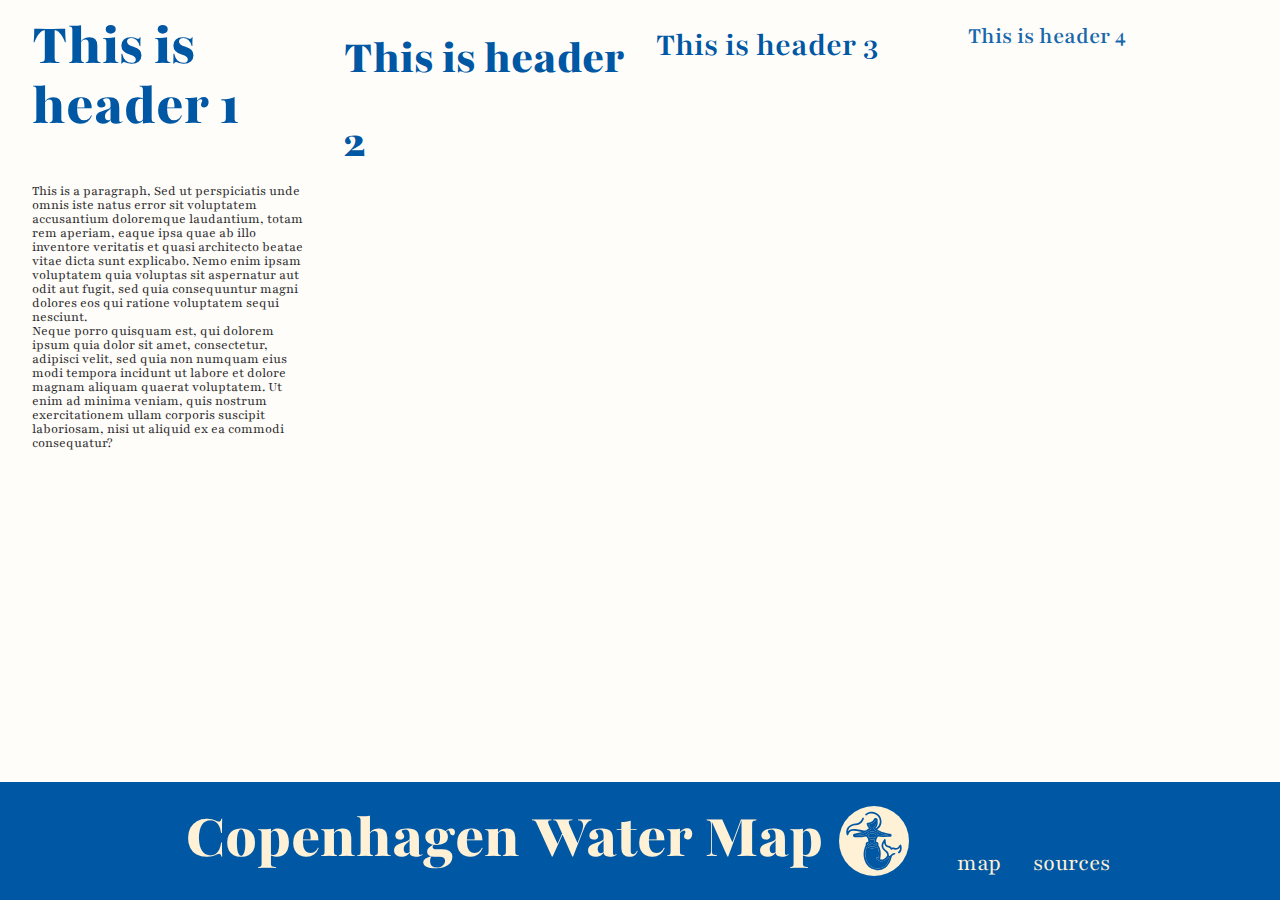
==== index.html @ 4851350f "Styling, Nav, Cleanup" ====
<!-- Snacks for later
- srcset=""  -->


<!DOCTYPE html>
<html lang="en">
    <head>
        <meta charset="utf-8">
        <meta name="viewport" content="width=device-width, initial-scale=1">
        
        <!-- CPH Summer Water Network -->
        <title></title> 
        
        <!-- Font linking... -->
        <link rel="preconnect" href="https://fonts.googleapis.com">
        <link rel="preconnect" href="https://fonts.gstatic.com" crossorigin>
        <link href="https://fonts.googleapis.com/css2?family=Playfair+Display:ital,wght@0,400..900;1,400..900&family=Playfair:ital,opsz,wght@0,5..1200,300..900;1,5..1200,300..900&display=swap" rel="stylesheet">    
       
        <!-- Linking to our style sheet and the bootsrap css styles -->
        <link rel="stylesheet" href="css/style.css">
        <link rel="stylesheet" href="css/flexboxgrid.css">

        <!-- For if we need a lot of javascript -->
        <script src="js/scripts.js"></script>
        </head>

    <body>
        <header>
            <h1 class="mobile-only my-title"> Copenhagen Water Map</h1>
            <nav>
                <ul class="flexin">
                    <a class="desktop-only my-title">Copenhagen Water Map <img src="images/logo_mermaid2.svg" alt="An illustration of a mermaid"> </a>
                    <a href="pages/map.html"><li ">map</li></a>
                    <a class="mobile-only">  <img src="images/logo_mermaid2.svg" alt="An illustration of a mermaid"></a>
                    <a href="#my-footer"><li >sources</li></a>
                </ul>
            </nav>
        </header>

        <div class="container-fluid">
            <section class="row">
                <!-- A TESTER/ a Preview -->
                    <h1 class="col-xs-12 col-sm-6 col-md-3">This is header 1</h1>
                    <h2 class="col-xs-12 col-sm-6 col-md-3">This is header 2</h2>
                    <h3 class="col-xs-12 col-sm-6 col-md-3">This is header 3</h3>
                    <h4 class="col-xs-12 col-sm-6 col-md-3">This is header 4</h4>

                    <p class="col-xs-12 col-sm-6 col-md-3"> 
                        This is a paragraph, 
                        Sed ut perspiciatis unde omnis iste natus error sit voluptatem accusantium doloremque 
                        laudantium, totam rem aperiam, eaque ipsa quae ab illo inventore veritatis et quasi architecto 
                        beatae vitae dicta sunt explicabo. Nemo enim ipsam voluptatem quia voluptas sit aspernatur 
                        aut odit aut fugit, sed quia consequuntur magni dolores eos qui ratione voluptatem sequi nesciunt. 
                        <br>
                        Neque porro quisquam est, qui dolorem ipsum quia dolor sit amet, consectetur, adipisci velit, 
                        sed quia non numquam eius modi tempora incidunt ut labore et dolore magnam aliquam quaerat voluptatem. 
                        Ut enim ad minima veniam, quis nostrum exercitationem ullam corporis suscipit 
                        laboriosam, nisi ut aliquid ex ea commodi consequatur?
                    </p>
            </section>

            <section class="row">
                
            </section>

            <section class="row">
                
            </section>

        </div>
        <footer id="my-footer">
            <div class="container-fluid">
                <div class="row">
                    
                </div>
            </div>

        </footer>
    </body>
</html>



<!-- THE GRAVEYARD

<img class="fishy" src="images/hov-tail.svg" alt="a little whale tail that appears on hover"> 

-->
---- css/style.css ----
/*RESET*/
html, body, div, span, applet, object, iframe,
h1, h2, h3, h4, h5, h6, p, blockquote, pre,
a, abbr, acronym, address, big, cite, code,
del, dfn, em, img, ins, kbd, q, s, samp,
small, strike, strong, sub, sup, tt, var,
b, u, i, center,
dl, dt, dd, ol, ul, li,
fieldset, form, label, legend,
table, caption, tbody, tfoot, thead, tr, th, td,
article, aside, canvas, details, embed,
figure, figcaption, footer, header, hgroup,
menu, nav, output, ruby, section, summary,
time, mark, audio, video {
    margin: 0;
    padding: 0;
    border: 0;
    font-size: 100%;
    font: inherit;
    vertical-align: baseline;
}
/*AUTOFILL RESET*/
input:-webkit-autofill,
input:-webkit-autofill:hover,
input:-webkit-autofill:focus,
textarea:-webkit-autofill,
textarea:-webkit-autofill:hover,
textarea:-webkit-autofill:focus,
select:-webkit-autofill,
select:-webkit-autofill:hover,
select:-webkit-autofill:focus {
  border: none;
  -webkit-text-fill-color: var(--color-accent);
  -webkit-box-shadow: 0 0 0px 1000px var(--color-main) inset;
  transition: background-color 5000s ease-in-out 0s;
}
/* HTML5 display-role reset for older browsers */
article, aside, details, figcaption, figure,
footer, header, hgroup, menu, nav, section {
    display: block;
}
body {
    line-height: 1;
}
ol, ul {
    list-style: none;
}
blockquote, q {
    quotes: none;
}
blockquote:before, blockquote:after,
q:before, q:after {
    content: '';
    content: none;
}
table {
    border-collapse: collapse;
    border-spacing: 0;
}
/* ******   TYPOGRAPHY   ********________________________________________________________________ */

    /* probably wont need these but here anyway!  */
    .pf-body {
        font-family: "Playfair", serif;
        font-optical-sizing: auto;
        font-weight: 400;
        font-style: normal;
    }
    .pf-title{
        font-family: "Playfair Display", serif;
        font-optical-sizing: auto;
        font-weight: 700;
        font-style: normal;
    }

  
/* ******   VARIABLES   ********________________________________________________________________ */
    :root {
        --title-font: "Playfair Display", serif;
        --body-font: "Playfair", sans-serif;

        /* Use this for fontweight to make it bold! */
        --supa-bold: 900;
        --bolden: 700;
        --regular: 500;

        --col-back: #FFFDFA;
        --col-text: #292929;

        --col-prim: #0057A3;
        --col-sec: #FFF1D6;
        --col-accent: #C8102E;

        --hov-opac: 60%;

        /* change to something else?? */
        --col-link: cyan; 

    }

/* ******   MOBILE   ********________________________________________________________________ */
/* BASICS-------------------------------------------------*/
    .mobile-only{
        display: flex;
    }
    .desktop-only{
        display: none;
    }
    .flexin{
        display: flex;
    }
    .blockin{
        flex-direction: column;
    }

    #map {
        position: absolute;
        bottom: 0;
        right: 0;
        left: 0;
        font-family: Arial, Helvetica, sans-serif;
        font-size: 14px;
        color: #323232;
        z-index: -1;

        top: 70px;
      }


    html {
        background-color: var(--col-back);
        color: var(--col-text);
        font-family: var(--body-font);
        font-size: 16px;
        
    }
    body{
        margin: 0;
        padding: 0;
    }

    /* Hello! REM in font sizing means whatever the HTML is set to so 1rem= 14px and an em is based on the parent container
        https://www.digitalocean.com/community/tutorials/css-rem-vs-em-units */

        /* REM REF- 
        10px = 0.625rem
        12px = 0.75rem
        14px = 0.875rem
        16px = 1rem (base)
        18px = 1.125rem
        20px = 1.25rem
        24px = 1.5rem
        30px = 1.875rem
        32px = 2rem */

    a {
        color: var(--col-link);
    }

    h1, h2, h3, h4{
        color: var(--col-prim);
    }

    h1, h2{
        font-weight: var(--supa-bold);
    }

    p{
        font-size: 1rem;
    }
    
    h2, h3, h4{
        font-size: 1.5rem;
        line-height: 175%;
    }

    h1{
        font-size: 1.8rem;
    }

    h3{
        font-weight: var(--bolden);
    }
    h4{
        font-weight: 600;
        opacity: 90%;
    }
    section{
        /* If you put 2 values it is top/bottom, left/right (see below). If you put 4 values it means top, left, bottom, right.  */
        margin: 1rem 0;
    }

/* HEADER/ NAV-------------------------------------------------*/
/* If you dont like colours we can change- this is just a temporary setup! */
    nav, a{
        text-decoration: none;
        color: var(--col-sec);

        /* add this back in when responsive glitch is resolved-- */
        /* font-weight: var(--supa-bold); */

        font-size: 1.5rem;
    }
    nav{
        background-color: var(--col-prim);
        overflow: hidden;
        position: fixed;
        bottom: 0;
        width: 100%;
        margin-left: auto;
        margin-right: auto;
        padding: .5rem;
    }
    nav a img{
        padding: .2rem;
        width: 100px;
    }

    .my-title{
        font-weight: var(--supa-bold);

        font-size: 2rem;
        justify-content: center;
        padding: 1rem;
        

    }
    nav ul{
        align-items: end;
        justify-content: center;
    }
    nav li:hover{
        opacity: var(--hov-opac);
    }



/* HOMEPAGE+-------------------------------------------------*/

    /* HERO+-------------------------------------------------*/



/* ABOUT-------------------------------------------------*/


/* MAP-------------------------------------------------*/



/* STORYLINE-------------------------------------------------*/



/* FOOTER-------------------------------------------------*/



/* ******   TAB AND DESKTOP  ********________________________________________________________________ */
@media only screen and (min-width: 768px) {
    .mobile-only{
        display: none;
    }
    .desktop-only{
        display: flex;
    }
/* BASICS-------------------------------------------------*/
    h1{
        font-size: 3.75rem;
    }
    h2{
        font-size: 3rem;
    }

    h3{
        font-size: 2.125rem;
    }

    h4{
        font-size: 1.5rem;

    }


/* HEADER-------------------------------------------------*/
    .my-title{
        font-size: 2.75rem;
        
    }
    nav a img{
        width: 50px;
        padding: 0 1rem;
    }
    nav a{
        padding: 1rem;
        font-size: 1.5rem;
    }


/* HOMEPAGE+-------------------------------------------------*/

    /* HERO+-------------------------------------------------*/



/* ABOUT-------------------------------------------------*/


/* MAP-------------------------------------------------*/
    #map{
        top: 0px;
    }


/* STORYLINE-------------------------------------------------*/



/* FOOTER-------------------------------------------------*/


}


/* ******   DESKTOP ONLY  ********________________________________________________________________ */
@media only screen and (min-width: 992px) {
/* BASICS-------------------------------------------------*/

p{
    /* REM REF- 
    10px = 0.625rem
    12px = 0.75rem
    14px = 0.875rem
    16px = 1rem (base)
    18px = 1.125rem
    20px = 1.25rem
    24px = 1.5rem
    30px = 1.875rem
    32px = 2rem */

    font-size: 0.875rem;
}

/* HEADER-------------------------------------------------*/
/* mermaid logo spacing */
    nav a img{
        width: 70px;
    }
    .my-title{
        font-size: 4rem;
        
    }
    


/* HOMEPAGE+-------------------------------------------------*/

    /* HERO+-------------------------------------------------*/



/* ABOUT-------------------------------------------------*/


/* MAP-------------------------------------------------*/



/* STORYLINE-------------------------------------------------*/



/* FOOTER-------------------------------------------------*/





}




/* THE GRAVEYARD 


.homebutton{
    text-align: center;
} 


*/
---- css/flexboxgrid.css ----
/* Uncomment and set these variables to customize the grid. */

.container-fluid {
  margin-right: auto;
  margin-left: auto;
  padding-right: 1rem;
  padding-left: 1rem;
}

@media (min-width:768px) {
  .container-fluid {
    padding-right: 2rem;
    padding-left: 2rem;
  }
}

.row {
  box-sizing: border-box;
  display: -ms-flexbox;
  display: -webkit-box;
  display: flex;
  -ms-flex: 0 1 auto;
  -webkit-box-flex: 0;
  flex: 0 1 auto;
  -ms-flex-direction: row;
  -webkit-box-orient: horizontal;
  -webkit-box-direction: normal;
  flex-direction: row;
  -ms-flex-wrap: wrap;
  flex-wrap: wrap;
  margin-right: -1rem;
  margin-left: -1rem;
}

.row.reverse {
  -ms-flex-direction: row-reverse;
  -webkit-box-orient: horizontal;
  -webkit-box-direction: reverse;
  flex-direction: row-reverse;
}

.col.reverse {
  -ms-flex-direction: column-reverse;
  -webkit-box-orient: vertical;
  -webkit-box-direction: reverse;
  flex-direction: column-reverse;
}

.col-xs,
.col-xs-1,
.col-xs-2,
.col-xs-3,
.col-xs-4,
.col-xs-5,
.col-xs-6,
.col-xs-7,
.col-xs-8,
.col-xs-9,
.col-xs-10,
.col-xs-11,
.col-xs-12 {
  box-sizing: border-box;
  -ms-flex: 0 0 auto;
  -webkit-box-flex: 0;
  flex: 0 0 auto;
  padding-right: 0.5rem;
  padding-left: 0.5rem;
}

.col-xs {
  -webkit-flex-grow: 1;
  -ms-flex-positive: 1;
  -webkit-box-flex: 1;
  flex-grow: 1;
  -ms-flex-preferred-size: 0;
  flex-basis: 0;
  max-width: 100%;
}

.col-xs-1 {
  -ms-flex-preferred-size: 8.333%;
  flex-basis: 8.333%;
  max-width: 8.333%;
}

.col-xs-2 {
  -ms-flex-preferred-size: 16.667%;
  flex-basis: 16.667%;
  max-width: 16.667%;
}

.col-xs-3 {
  -ms-flex-preferred-size: 25%;
  flex-basis: 25%;
  max-width: 25%;
}

.col-xs-4 {
  -ms-flex-preferred-size: 33.333%;
  flex-basis: 33.333%;
  max-width: 33.333%;
}

.col-xs-5 {
  -ms-flex-preferred-size: 41.667%;
  flex-basis: 41.667%;
  max-width: 41.667%;
}

.col-xs-6 {
  -ms-flex-preferred-size: 50%;
  flex-basis: 50%;
  max-width: 50%;
}

.col-xs-7 {
  -ms-flex-preferred-size: 58.333%;
  flex-basis: 58.333%;
  max-width: 58.333%;
}

.col-xs-8 {
  -ms-flex-preferred-size: 66.667%;
  flex-basis: 66.667%;
  max-width: 66.667%;
}

.col-xs-9 {
  -ms-flex-preferred-size: 75%;
  flex-basis: 75%;
  max-width: 75%;
}

.col-xs-10 {
  -ms-flex-preferred-size: 83.333%;
  flex-basis: 83.333%;
  max-width: 83.333%;
}

.col-xs-11 {
  -ms-flex-preferred-size: 91.667%;
  flex-basis: 91.667%;
  max-width: 91.667%;
}

.col-xs-12 {
  -ms-flex-preferred-size: 100%;
  flex-basis: 100%;
  max-width: 100%;
}

.col-xs-offset-1 {
  margin-left: 8.333%;
}

.col-xs-offset-2 {
  margin-left: 16.667%;
}

.col-xs-offset-3 {
  margin-left: 25%;
}

.col-xs-offset-4 {
  margin-left: 33.333%;
}

.col-xs-offset-5 {
  margin-left: 41.667%;
}

.col-xs-offset-6 {
  margin-left: 50%;
}

.col-xs-offset-7 {
  margin-left: 58.333%;
}

.col-xs-offset-8 {
  margin-left: 66.667%;
}

.col-xs-offset-9 {
  margin-left: 75%;
}

.col-xs-offset-10 {
  margin-left: 83.333%;
}

.col-xs-offset-11 {
  margin-left: 91.667%;
}

.start-xs {
  -ms-flex-pack: start;
  -webkit-box-pack: start;
  justify-content: flex-start;
  text-align: start;
}

.center-xs {
  -ms-flex-pack: center;
  -webkit-box-pack: center;
  justify-content: center;
  text-align: center;
}

.end-xs {
  -ms-flex-pack: end;
  -webkit-box-pack: end;
  justify-content: flex-end;
  text-align: end;
}

.top-xs {
  -ms-flex-align: start;
  -webkit-box-align: start;
  align-items: flex-start;
}

.middle-xs {
  -ms-flex-align: center;
  -webkit-box-align: center;
  align-items: center;
}

.bottom-xs {
  -ms-flex-align: end;
  -webkit-box-align: end;
  align-items: flex-end;
}

.around-xs {
  -ms-flex-pack: distribute;
  justify-content: space-around;
}

.between-xs {
  -ms-flex-pack: justify;
  -webkit-box-pack: justify;
  justify-content: space-between;
}

.first-xs {
  -ms-flex-order: -1;
  -webkit-box-ordinal-group: 0;
  order: -1;
}

.last-xs {
  -ms-flex-order: 1;
  -webkit-box-ordinal-group: 2;
  order: 1;
}

@media only screen and (min-width: 48em) {
  .container {
    width: 46rem;
  }

  .col-sm,
  .col-sm-1,
  .col-sm-2,
  .col-sm-3,
  .col-sm-4,
  .col-sm-5,
  .col-sm-6,
  .col-sm-7,
  .col-sm-8,
  .col-sm-9,
  .col-sm-10,
  .col-sm-11,
  .col-sm-12 {
    box-sizing: border-box;
    -ms-flex: 0 0 auto;
    -webkit-box-flex: 0;
    flex: 0 0 auto;
    padding-right: 1rem;
    padding-left: 1rem;
  }

  .col-sm {
    -webkit-flex-grow: 1;
    -ms-flex-positive: 1;
    -webkit-box-flex: 1;
    flex-grow: 1;
    -ms-flex-preferred-size: 0;
    flex-basis: 0;
    max-width: 100%;
  }

  .col-sm-1 {
    -ms-flex-preferred-size: 8.333%;
    flex-basis: 8.333%;
    max-width: 8.333%;
  }

  .col-sm-2 {
    -ms-flex-preferred-size: 16.667%;
    flex-basis: 16.667%;
    max-width: 16.667%;
  }

  .col-sm-3 {
    -ms-flex-preferred-size: 25%;
    flex-basis: 25%;
    max-width: 25%;
  }

  .col-sm-4 {
    -ms-flex-preferred-size: 33.333%;
    flex-basis: 33.333%;
    max-width: 33.333%;
  }

  .col-sm-5 {
    -ms-flex-preferred-size: 41.667%;
    flex-basis: 41.667%;
    max-width: 41.667%;
  }

  .col-sm-6 {
    -ms-flex-preferred-size: 50%;
    flex-basis: 50%;
    max-width: 50%;
  }

  .col-sm-7 {
    -ms-flex-preferred-size: 58.333%;
    flex-basis: 58.333%;
    max-width: 58.333%;
  }

  .col-sm-8 {
    -ms-flex-preferred-size: 66.667%;
    flex-basis: 66.667%;
    max-width: 66.667%;
  }

  .col-sm-9 {
    -ms-flex-preferred-size: 75%;
    flex-basis: 75%;
    max-width: 75%;
  }

  .col-sm-10 {
    -ms-flex-preferred-size: 83.333%;
    flex-basis: 83.333%;
    max-width: 83.333%;
  }

  .col-sm-11 {
    -ms-flex-preferred-size: 91.667%;
    flex-basis: 91.667%;
    max-width: 91.667%;
  }

  .col-sm-12 {
    -ms-flex-preferred-size: 100%;
    flex-basis: 100%;
    max-width: 100%;
  }

  .col-sm-offset-1 {
    margin-left: 8.333%;
  }

  .col-sm-offset-2 {
    margin-left: 16.667%;
  }

  .col-sm-offset-3 {
    margin-left: 25%;
  }

  .col-sm-offset-4 {
    margin-left: 33.333%;
  }

  .col-sm-offset-5 {
    margin-left: 41.667%;
  }

  .col-sm-offset-6 {
    margin-left: 50%;
  }

  .col-sm-offset-7 {
    margin-left: 58.333%;
  }

  .col-sm-offset-8 {
    margin-left: 66.667%;
  }

  .col-sm-offset-9 {
    margin-left: 75%;
  }

  .col-sm-offset-10 {
    margin-left: 83.333%;
  }

  .col-sm-offset-11 {
    margin-left: 91.667%;
  }

  .start-sm {
    -ms-flex-pack: start;
    -webkit-box-pack: start;
    justify-content: flex-start;
    text-align: start;
  }

  .center-sm {
    -ms-flex-pack: center;
    -webkit-box-pack: center;
    justify-content: center;
    text-align: center;
  }

  .end-sm {
    -ms-flex-pack: end;
    -webkit-box-pack: end;
    justify-content: flex-end;
    text-align: end;
  }

  .top-sm {
    -ms-flex-align: start;
    -webkit-box-align: start;
    align-items: flex-start;
  }

  .middle-sm {
    -ms-flex-align: center;
    -webkit-box-align: center;
    align-items: center;
  }

  .bottom-sm {
    -ms-flex-align: end;
    -webkit-box-align: end;
    align-items: flex-end;
  }

  .around-sm {
    -ms-flex-pack: distribute;
    justify-content: space-around;
  }

  .between-sm {
    -ms-flex-pack: justify;
    -webkit-box-pack: justify;
    justify-content: space-between;
  }

  .first-sm {
    -ms-flex-order: -1;
    -webkit-box-ordinal-group: 0;
    order: -1;
  }

  .last-sm {
    -ms-flex-order: 1;
    -webkit-box-ordinal-group: 2;
    order: 1;
  }
}

@media only screen and (min-width: 62em) {
  .container {
    width: 61rem;
  }

  .col-md,
  .col-md-1,
  .col-md-2,
  .col-md-3,
  .col-md-4,
  .col-md-5,
  .col-md-6,
  .col-md-7,
  .col-md-8,
  .col-md-9,
  .col-md-10,
  .col-md-11,
  .col-md-12 {
    box-sizing: border-box;
    -ms-flex: 0 0 auto;
    -webkit-box-flex: 0;
    flex: 0 0 auto;
    padding-right: 1rem;
    padding-left: 1rem;
  }

  .col-md {
    -webkit-flex-grow: 1;
    -ms-flex-positive: 1;
    -webkit-box-flex: 1;
    flex-grow: 1;
    -ms-flex-preferred-size: 0;
    flex-basis: 0;
    max-width: 100%;
  }

  .col-md-1 {
    -ms-flex-preferred-size: 8.333%;
    flex-basis: 8.333%;
    max-width: 8.333%;
  }

  .col-md-2 {
    -ms-flex-preferred-size: 16.667%;
    flex-basis: 16.667%;
    max-width: 16.667%;
  }

  .col-md-3 {
    -ms-flex-preferred-size: 25%;
    flex-basis: 25%;
    max-width: 25%;
  }

  .col-md-4 {
    -ms-flex-preferred-size: 33.333%;
    flex-basis: 33.333%;
    max-width: 33.333%;
  }

  .col-md-5 {
    -ms-flex-preferred-size: 41.667%;
    flex-basis: 41.667%;
    max-width: 41.667%;
  }

  .col-md-6 {
    -ms-flex-preferred-size: 50%;
    flex-basis: 50%;
    max-width: 50%;
  }

  .col-md-7 {
    -ms-flex-preferred-size: 58.333%;
    flex-basis: 58.333%;
    max-width: 58.333%;
  }

  .col-md-8 {
    -ms-flex-preferred-size: 66.667%;
    flex-basis: 66.667%;
    max-width: 66.667%;
  }

  .col-md-9 {
    -ms-flex-preferred-size: 75%;
    flex-basis: 75%;
    max-width: 75%;
  }

  .col-md-10 {
    -ms-flex-preferred-size: 83.333%;
    flex-basis: 83.333%;
    max-width: 83.333%;
  }

  .col-md-11 {
    -ms-flex-preferred-size: 91.667%;
    flex-basis: 91.667%;
    max-width: 91.667%;
  }

  .col-md-12 {
    -ms-flex-preferred-size: 100%;
    flex-basis: 100%;
    max-width: 100%;
  }

  .col-md-offset-1 {
    margin-left: 8.333%;
  }

  .col-md-offset-2 {
    margin-left: 16.667%;
  }

  .col-md-offset-3 {
    margin-left: 25%;
  }

  .col-md-offset-4 {
    margin-left: 33.333%;
  }

  .col-md-offset-5 {
    margin-left: 41.667%;
  }

  .col-md-offset-6 {
    margin-left: 50%;
  }

  .col-md-offset-7 {
    margin-left: 58.333%;
  }

  .col-md-offset-8 {
    margin-left: 66.667%;
  }

  .col-md-offset-9 {
    margin-left: 75%;
  }

  .col-md-offset-10 {
    margin-left: 83.333%;
  }

  .col-md-offset-11 {
    margin-left: 91.667%;
  }

  .start-md {
    -ms-flex-pack: start;
    -webkit-box-pack: start;
    justify-content: flex-start;
    text-align: start;
  }

  .center-md {
    -ms-flex-pack: center;
    -webkit-box-pack: center;
    justify-content: center;
    text-align: center;
  }

  .end-md {
    -ms-flex-pack: end;
    -webkit-box-pack: end;
    justify-content: flex-end;
    text-align: end;
  }

  .top-md {
    -ms-flex-align: start;
    -webkit-box-align: start;
    align-items: flex-start;
  }

  .middle-md {
    -ms-flex-align: center;
    -webkit-box-align: center;
    align-items: center;
  }

  .bottom-md {
    -ms-flex-align: end;
    -webkit-box-align: end;
    align-items: flex-end;
  }

  .around-md {
    -ms-flex-pack: distribute;
    justify-content: space-around;
  }

  .between-md {
    -ms-flex-pack: justify;
    -webkit-box-pack: justify;
    justify-content: space-between;
  }

  .first-md {
    -ms-flex-order: -1;
    -webkit-box-ordinal-group: 0;
    order: -1;
  }

  .last-md {
    -ms-flex-order: 1;
    -webkit-box-ordinal-group: 2;
    order: 1;
  }
}

@media only screen and (min-width: 75em) {
  .container {
    width: 71rem;
  }

  .col-lg,
  .col-lg-1,
  .col-lg-2,
  .col-lg-3,
  .col-lg-4,
  .col-lg-5,
  .col-lg-6,
  .col-lg-7,
  .col-lg-8,
  .col-lg-9,
  .col-lg-10,
  .col-lg-11,
  .col-lg-12 {
    box-sizing: border-box;
    -ms-flex: 0 0 auto;
    -webkit-box-flex: 0;
    flex: 0 0 auto;
    padding-right: 1rem;
    padding-left: 1rem;
  }

  .col-lg {
    -webkit-flex-grow: 1;
    -ms-flex-positive: 1;
    -webkit-box-flex: 1;
    flex-grow: 1;
    -ms-flex-preferred-size: 0;
    flex-basis: 0;
    max-width: 100%;
  }

  .col-lg-1 {
    -ms-flex-preferred-size: 8.333%;
    flex-basis: 8.333%;
    max-width: 8.333%;
  }

  .col-lg-2 {
    -ms-flex-preferred-size: 16.667%;
    flex-basis: 16.667%;
    max-width: 16.667%;
  }

  .col-lg-3 {
    -ms-flex-preferred-size: 25%;
    flex-basis: 25%;
    max-width: 25%;
  }

  .col-lg-4 {
    -ms-flex-preferred-size: 33.333%;
    flex-basis: 33.333%;
    max-width: 33.333%;
  }

  .col-lg-5 {
    -ms-flex-preferred-size: 41.667%;
    flex-basis: 41.667%;
    max-width: 41.667%;
  }

  .col-lg-6 {
    -ms-flex-preferred-size: 50%;
    flex-basis: 50%;
    max-width: 50%;
  }

  .col-lg-7 {
    -ms-flex-preferred-size: 58.333%;
    flex-basis: 58.333%;
    max-width: 58.333%;
  }

  .col-lg-8 {
    -ms-flex-preferred-size: 66.667%;
    flex-basis: 66.667%;
    max-width: 66.667%;
  }

  .col-lg-9 {
    -ms-flex-preferred-size: 75%;
    flex-basis: 75%;
    max-width: 75%;
  }

  .col-lg-10 {
    -ms-flex-preferred-size: 83.333%;
    flex-basis: 83.333%;
    max-width: 83.333%;
  }

  .col-lg-11 {
    -ms-flex-preferred-size: 91.667%;
    flex-basis: 91.667%;
    max-width: 91.667%;
  }

  .col-lg-12 {
    -ms-flex-preferred-size: 100%;
    flex-basis: 100%;
    max-width: 100%;
  }

  .col-lg-offset-1 {
    margin-left: 8.333%;
  }

  .col-lg-offset-2 {
    margin-left: 16.667%;
  }

  .col-lg-offset-3 {
    margin-left: 25%;
  }

  .col-lg-offset-4 {
    margin-left: 33.333%;
  }

  .col-lg-offset-5 {
    margin-left: 41.667%;
  }

  .col-lg-offset-6 {
    margin-left: 50%;
  }

  .col-lg-offset-7 {
    margin-left: 58.333%;
  }

  .col-lg-offset-8 {
    margin-left: 66.667%;
  }

  .col-lg-offset-9 {
    margin-left: 75%;
  }

  .col-lg-offset-10 {
    margin-left: 83.333%;
  }

  .col-lg-offset-11 {
    margin-left: 91.667%;
  }

  .start-lg {
    -ms-flex-pack: start;
    -webkit-box-pack: start;
    justify-content: flex-start;
    text-align: start;
  }

  .center-lg {
    -ms-flex-pack: center;
    -webkit-box-pack: center;
    justify-content: center;
    text-align: center;
  }

  .end-lg {
    -ms-flex-pack: end;
    -webkit-box-pack: end;
    justify-content: flex-end;
    text-align: end;
  }

  .top-lg {
    -ms-flex-align: start;
    -webkit-box-align: start;
    align-items: flex-start;
  }

  .middle-lg {
    -ms-flex-align: center;
    -webkit-box-align: center;
    align-items: center;
  }

  .bottom-lg {
    -ms-flex-align: end;
    -webkit-box-align: end;
    align-items: flex-end;
  }

  .around-lg {
    -ms-flex-pack: distribute;
    justify-content: space-around;
  }

  .between-lg {
    -ms-flex-pack: justify;
    -webkit-box-pack: justify;
    justify-content: space-between;
  }

  .first-lg {
    -ms-flex-order: -1;
    -webkit-box-ordinal-group: 0;
    order: -1;
  }

  .last-lg {
    -ms-flex-order: 1;
    -webkit-box-ordinal-group: 2;
    order: 1;
  }
}
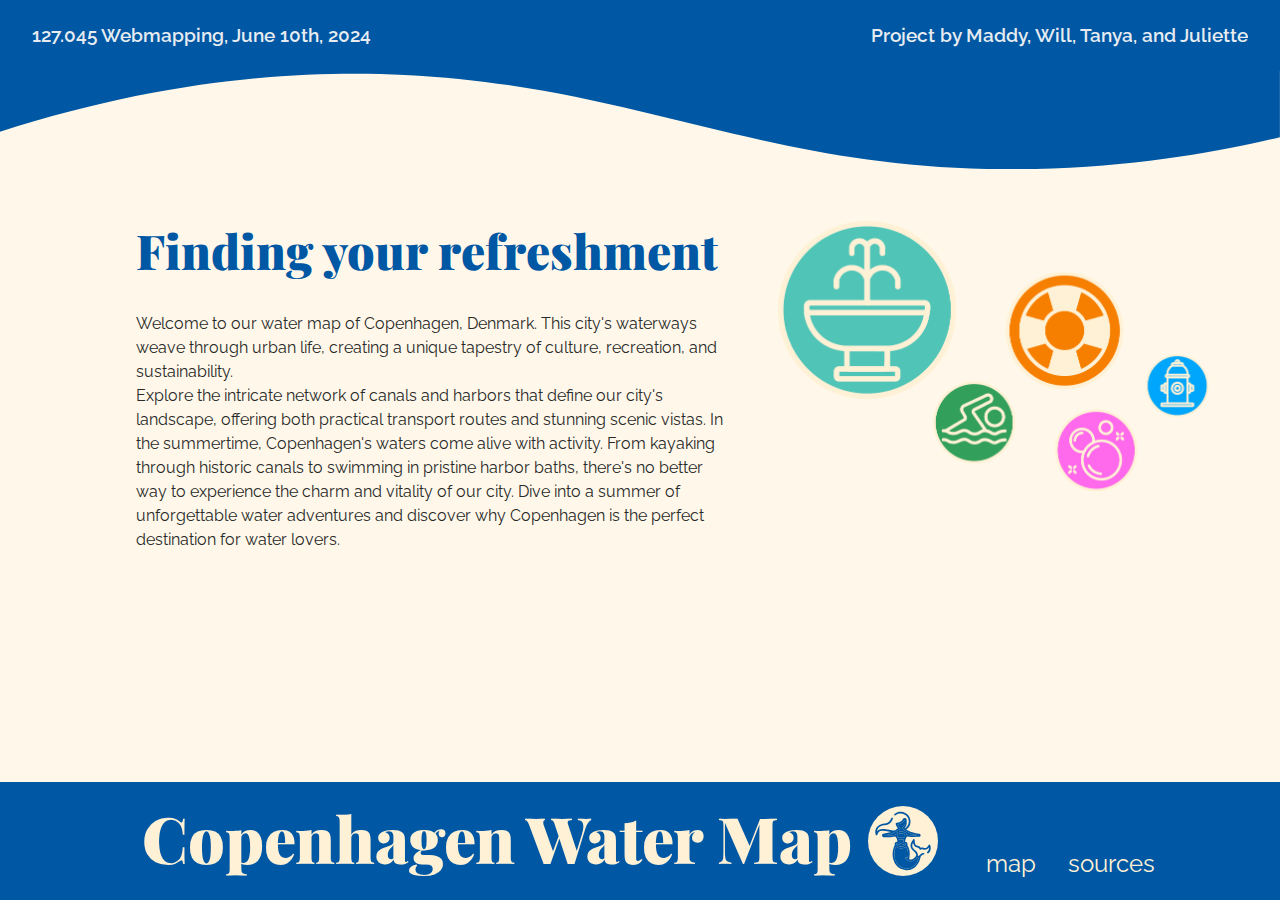
==== commit 87bdd2ec: "Added some basic homepage stuff :)" ====
--- a/index.html
+++ b/index.html
@@ -15,7 +15,9 @@
         <link rel="preconnect" href="https://fonts.googleapis.com">
         <link rel="preconnect" href="https://fonts.gstatic.com" crossorigin>
         <link href="https://fonts.googleapis.com/css2?family=Playfair+Display:ital,wght@0,400..900;1,400..900&family=Playfair:ital,opsz,wght@0,5..1200,300..900;1,5..1200,300..900&display=swap" rel="stylesheet">    
-       
+        <link rel="preconnect" href="https://fonts.googleapis.com">
+        <link rel="preconnect" href="https://fonts.gstatic.com" crossorigin>
+        <link href="https://fonts.googleapis.com/css2?family=Raleway:ital,wght@0,100..900;1,100..900&display=swap" rel="stylesheet">
         <!-- Linking to our style sheet and the bootsrap css styles -->
         <link rel="stylesheet" href="css/style.css">
         <link rel="stylesheet" href="css/flexboxgrid.css">
@@ -37,27 +39,42 @@
             </nav>
         </header>
 
+        <div class="blueback">
+            <div class="container-fluid">
+                <section class="row">
+
+                        <h4 class="col-xs-12 col-sm-6 t-on-blue ">127.045 Webmapping,   June 10th, 2024</h4>
+                        <!-- <h4 class="col-xs-6 col-md-3 start-xs t-on-blue ">June 10th, 2024</h4> -->
+                        <h4 class="col-xs-12 col-sm-6 start-xs end-sm t-on-blue ">Project by Maddy, Will, Tanya, and Juliette</h4>
+                 </section>
+            </div>
+        </div>
+
+        <svg id="Layer_1" xmlns="http://www.w3.org/2000/svg" viewBox="0 0 1221.08 93.75" preserveAspectRatio="xMidyMin">
+            <path class="cls-1" d="M0,58C165.54,4.72,298.04-.52,386.17,3.76c233.85,11.36,355.87,98.85,617.94,89.26,94.26-3.45,170.25-18.59,216.97-29.84V0H0v58Z"/>
+        </svg>
+
         <div class="container-fluid">
             <section class="row">
-                <!-- A TESTER/ a Preview -->
-                    <h1 class="col-xs-12 col-sm-6 col-md-3">This is header 1</h1>
-                    <h2 class="col-xs-12 col-sm-6 col-md-3">This is header 2</h2>
-                    <h3 class="col-xs-12 col-sm-6 col-md-3">This is header 3</h3>
-                    <h4 class="col-xs-12 col-sm-6 col-md-3">This is header 4</h4>
-
-                    <p class="col-xs-12 col-sm-6 col-md-3"> 
-                        This is a paragraph, 
-                        Sed ut perspiciatis unde omnis iste natus error sit voluptatem accusantium doloremque 
-                        laudantium, totam rem aperiam, eaque ipsa quae ab illo inventore veritatis et quasi architecto 
-                        beatae vitae dicta sunt explicabo. Nemo enim ipsam voluptatem quia voluptas sit aspernatur 
-                        aut odit aut fugit, sed quia consequuntur magni dolores eos qui ratione voluptatem sequi nesciunt. 
-                        <br>
-                        Neque porro quisquam est, qui dolorem ipsum quia dolor sit amet, consectetur, adipisci velit, 
-                        sed quia non numquam eius modi tempora incidunt ut labore et dolore magnam aliquam quaerat voluptatem. 
-                        Ut enim ad minima veniam, quis nostrum exercitationem ullam corporis suscipit 
-                        laboriosam, nisi ut aliquid ex ea commodi consequatur?
-                    </p>
+                <!-- I added these weird empty columns so that the title would sit where I wanted it to- Juliette -->
+                <div class="col-md-1 desktop-only"></div>
+                <div class="col-xs-10 col-sm-8 col-md-6"> 
+                    <h2>Finding your refreshment</h2>
+                    <p>Welcome to our water map of Copenhagen, Denmark. This city's waterways weave through urban life, 
+                        creating a unique tapestry of culture, recreation, and sustainability. <br>  
+                        Explore the intricate network of canals and harbors that define our city's landscape, 
+                        offering both practical transport routes and stunning scenic vistas. In the summertime, 
+                        Copenhagen's waters come alive with activity. From kayaking through historic canals to 
+                        swimming in pristine harbor baths, there's no better way to experience the charm and 
+                        vitality of our city. Dive into a summer of unforgettable water adventures and discover 
+                        why Copenhagen is the perfect destination for water lovers. </p>
+                </div>
+                <div class="col-md-5 col-sm-4 middle-sm desktop-only">
+                    <img class="my-hero-pic" src="images/my-hero-pic.png" srcset="images/my-hero-pic@2x.png" alt="Bubble icons of different water activities such as drinking fountains or swimming" >
+                </div>
             </section>
+        </div>
+                    
 
             <section class="row">
                 
@@ -67,7 +84,7 @@
                 
             </section>
 
-        </div>
+        
         <footer id="my-footer">
             <div class="container-fluid">
                 <div class="row">
--- a/css/style.css
+++ b/css/style.css
@@ -61,7 +61,7 @@
 
     /* probably wont need these but here anyway!  */
     .pf-body {
-        font-family: "Playfair", serif;
+        font-family: "Raleway", sans-serif;
         font-optical-sizing: auto;
         font-weight: 400;
         font-style: normal;
@@ -77,7 +77,7 @@
 /* ******   VARIABLES   ********________________________________________________________________ */
     :root {
         --title-font: "Playfair Display", serif;
-        --body-font: "Playfair", sans-serif;
+        --body-font: "Raleway", sans-serif;
 
         /* Use this for fontweight to make it bold! */
         --supa-bold: 900;
@@ -132,7 +132,7 @@
         color: var(--col-text);
         font-family: var(--body-font);
         font-size: 16px;
-        
+        background-color: #fff8ea;
     }
     body{
         margin: 0;
@@ -163,15 +163,17 @@
 
     h1, h2{
         font-weight: var(--supa-bold);
+        font-family: var(--title-font);
     }
 
     p{
         font-size: 1rem;
     }
     
-    h2, h3, h4{
-        font-size: 1.5rem;
+    h2, h3{
+        font-size: 1.8rem;
         line-height: 175%;
+        margin: 20px 0;
     }
 
     h1{
@@ -180,14 +182,31 @@
 
     h3{
         font-weight: var(--bolden);
+        font-family: var(--title-font);
     }
     h4{
         font-weight: 600;
         opacity: 90%;
+        font-family: var(--body-font);
+        font-size: 1.2rem;
+        
     }
     section{
         /* If you put 2 values it is top/bottom, left/right (see below). If you put 4 values it means top, left, bottom, right.  */
-        margin: 1rem 0;
+        padding: 1rem 0;
+    }
+
+    .cls-1{fill:var(--col-prim);stroke-width:0px;}
+    .blueback{
+        background-color: var(--col-prim);
+    }
+    .t-on-blue{
+        color: var(--col-back);
+        margin: 10px 0;
+    }
+    .my-hero-pic{
+        width: 100%;
+        height: fit-content;
     }
 
 /* HEADER/ NAV-------------------------------------------------*/
@@ -218,7 +237,7 @@
 
     .my-title{
         font-weight: var(--supa-bold);
-
+        font-family: var(--title-font);
         font-size: 2rem;
         justify-content: center;
         padding: 1rem;
@@ -253,7 +272,9 @@
 
 
 /* FOOTER-------------------------------------------------*/
-
+footer{ 
+    height: 200px;
+}
 
 
 /* ******   TAB AND DESKTOP  ********________________________________________________________________ */
@@ -276,10 +297,6 @@
         font-size: 2.125rem;
     }
 
-    h4{
-        font-size: 1.5rem;
-
-    }
 
 
 /* HEADER-------------------------------------------------*/
@@ -338,7 +355,8 @@
     30px = 1.875rem
     32px = 2rem */
 
-    font-size: 0.875rem;
+    font-size: 1rem;
+    line-height: 150%;
 }
 
 /* HEADER-------------------------------------------------*/
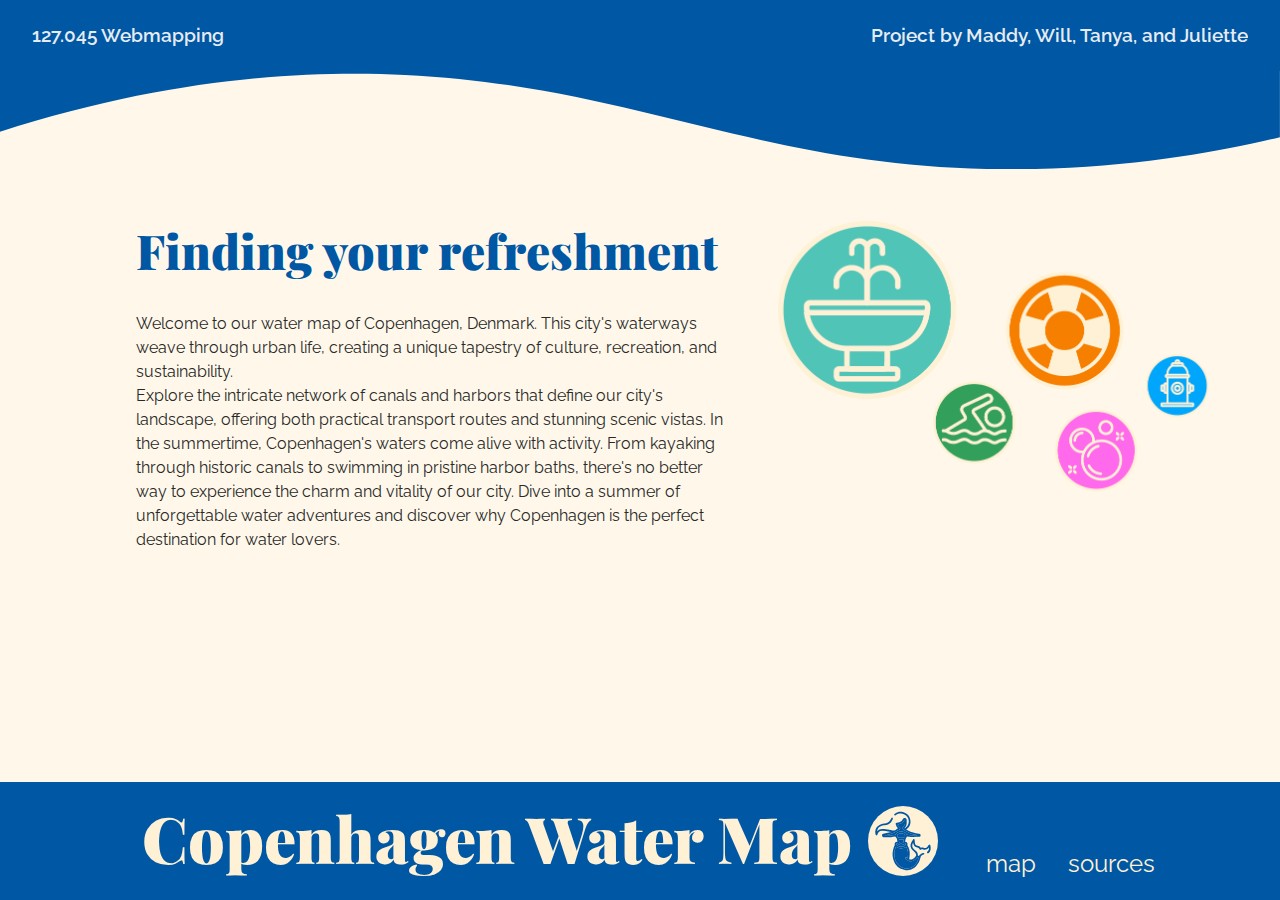
==== commit e5dd0812: "delete data" ====
--- a/index.html
+++ b/index.html
@@ -43,7 +43,7 @@
             <div class="container-fluid">
                 <section class="row">
 
-                        <h4 class="col-xs-12 col-sm-6 t-on-blue ">127.045 Webmapping,   June 10th, 2024</h4>
+                        <h4 class="col-xs-12 col-sm-6 t-on-blue ">127.045 Webmapping</h4>
                         <!-- <h4 class="col-xs-6 col-md-3 start-xs t-on-blue ">June 10th, 2024</h4> -->
                         <h4 class="col-xs-12 col-sm-6 start-xs end-sm t-on-blue ">Project by Maddy, Will, Tanya, and Juliette</h4>
                  </section>
@@ -70,6 +70,7 @@
                         why Copenhagen is the perfect destination for water lovers. </p>
                 </div>
                 <div class="col-md-5 col-sm-4 middle-sm desktop-only">
+                    <!-- change these to our svgs to make them clickable -->
                     <img class="my-hero-pic" src="images/my-hero-pic.png" srcset="images/my-hero-pic@2x.png" alt="Bubble icons of different water activities such as drinking fountains or swimming" >
                 </div>
             </section>
--- a/css/style.css
+++ b/css/style.css
@@ -115,7 +115,7 @@
 
     #map {
         position: absolute;
-        bottom: 0;
+        bottom: 118px;
         right: 0;
         left: 0;
         font-family: Arial, Helvetica, sans-serif;
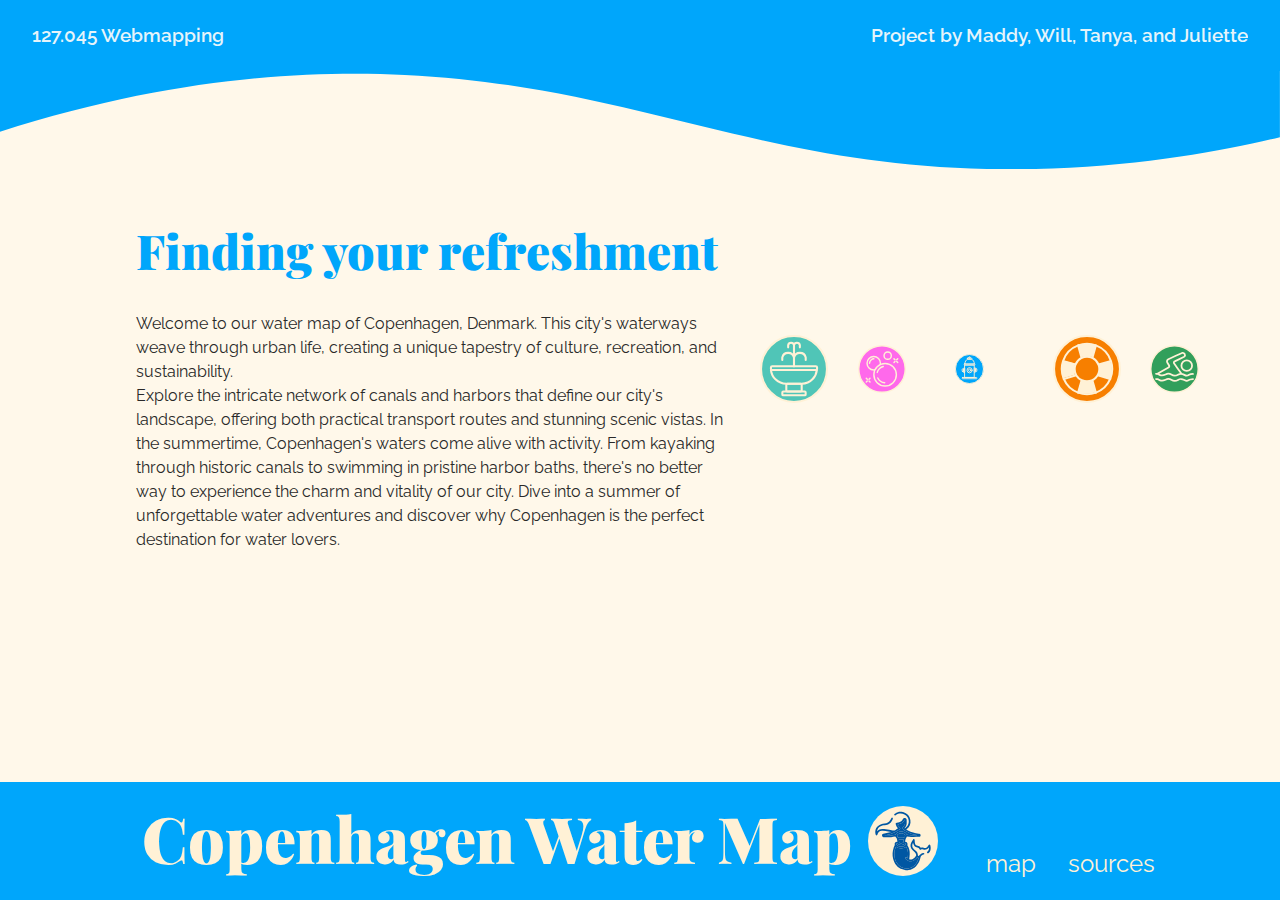
==== commit 40483d4e: "add maddys styles" ====
--- a/index.html
+++ b/index.html
@@ -71,7 +71,21 @@
                 </div>
                 <div class="col-md-5 col-sm-4 middle-sm desktop-only">
                     <!-- change these to our svgs to make them clickable -->
-                    <img class="my-hero-pic" src="images/my-hero-pic.png" srcset="images/my-hero-pic@2x.png" alt="Bubble icons of different water activities such as drinking fountains or swimming" >
+                    <div class="flip-container">
+                        <img class="flipping-item fountain" src="images/fountain.svg"  alt="fountain-clickable" ></img>
+                    </div>
+                    <div class="flip-container">
+                        <img class="flipping-item bath" src="images/bath.svg"  alt="fountain-clickable" ></img>
+                    </div>
+                    <div class="flip-container">
+                        <img class="flipping-item hydrant" src="images/hydrant.svg"  alt="fountain-clickable" ></img>
+                    </div>
+                    <div class="flip-container">
+                        <img class="flipping-item pool" src="images/pool.svg"  alt="fountain-clickable" ></img>
+                    </div>
+                    <div class="flip-container">
+                        <img class="flipping-item swim" src="images/swim.svg"  alt="fountain-clickable" ></img>
+                    </div>
                 </div>
             </section>
         </div>
--- a/css/style.css
+++ b/css/style.css
@@ -87,7 +87,7 @@
         --col-back: #FFFDFA;
         --col-text: #292929;
 
-        --col-prim: #0057A3;
+        --col-prim: #00A6FB;
         --col-sec: #FFF1D6;
         --col-accent: #C8102E;
 
@@ -204,10 +204,49 @@
         color: var(--col-back);
         margin: 10px 0;
     }
-    .my-hero-pic{
-        width: 100%;
+
+    .flip-container{
+        perspective: 1000px;
+        width: fit-content;
+        display: inline-block;
+    }
+
+    .flipping-item{
+        transition: transform 0.5s;
+        transform-style: preserve-3d;
+    }
+
+    .flip-container:hover .flipping-item{
+        transform: rotateY(180deg);
+    }
+
+    .fountain{
+        width: 70%;
         height: fit-content;
     }
+
+    .bath{
+        width: 50%;
+        height: fit-content;
+    }
+
+    .hydrant{
+        width: 30%;
+        height: fit-content;
+    }
+
+    .pool{
+        width:70%;
+    }
+
+    .swim{
+        width: 50%;
+    
+    }
+
+
+
+
 
 /* HEADER/ NAV-------------------------------------------------*/
 /* If you dont like colours we can change- this is just a temporary setup! */
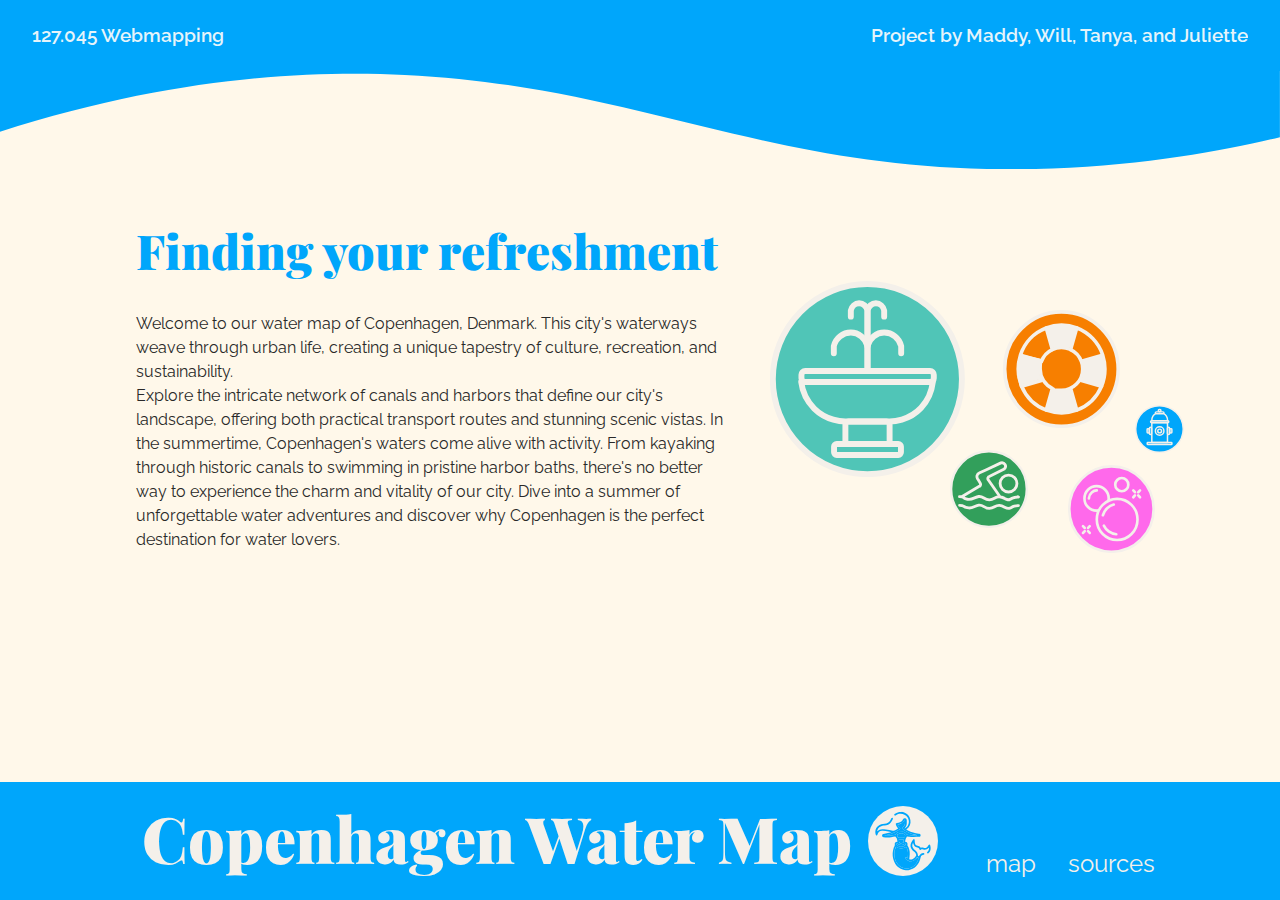
==== commit c6f27931: "flipping icons" ====
--- a/index.html
+++ b/index.html
@@ -72,19 +72,19 @@
                 <div class="col-md-5 col-sm-4 middle-sm desktop-only">
                     <!-- change these to our svgs to make them clickable -->
                     <div class="flip-container">
-                        <img class="flipping-item fountain" src="images/fountain.svg"  alt="fountain-clickable" ></img>
+                        <img class="flipping-item-front fountain" src="images/fountain.svg"  alt="fountain-clickable" ></img>
                     </div>
                     <div class="flip-container">
-                        <img class="flipping-item bath" src="images/bath.svg"  alt="fountain-clickable" ></img>
+                        <img class="flipping-item-front bath" src="images/bath.svg"  alt="fountain-clickable" ></img>
                     </div>
                     <div class="flip-container">
-                        <img class="flipping-item hydrant" src="images/hydrant.svg"  alt="fountain-clickable" ></img>
+                        <img class="flipping-item-front hydrant" src="images/hydrant.svg"  alt="fountain-clickable" ></img>
                     </div>
                     <div class="flip-container">
-                        <img class="flipping-item pool" src="images/pool.svg"  alt="fountain-clickable" ></img>
+                        <img class="flipping-item-front pool" src="images/pool.svg"  alt="fountain-clickable" ></img>
                     </div>
                     <div class="flip-container">
-                        <img class="flipping-item swim" src="images/swim.svg"  alt="fountain-clickable" ></img>
+                        <img class="flipping-item-front swim" src="images/swim.svg"  alt="fountain-clickable" ></img>
                     </div>
                 </div>
             </section>
--- a/css/style.css
+++ b/css/style.css
@@ -88,7 +88,7 @@
         --col-text: #292929;
 
         --col-prim: #00A6FB;
-        --col-sec: #FFF1D6;
+        --col-sec: #F4F0EA;
         --col-accent: #C8102E;
 
         --hov-opac: 60%;
@@ -137,6 +137,7 @@
     body{
         margin: 0;
         padding: 0;
+        cursor: url('waterdrop.svg'), auto;
     }
 
     /* Hello! REM in font sizing means whatever the HTML is set to so 1rem= 14px and an em is based on the parent container
@@ -211,36 +212,64 @@
         display: inline-block;
     }
 
-    .flipping-item{
+    .flipping-item-front, .flipping-item-back {
         transition: transform 0.5s;
         transform-style: preserve-3d;
     }
 
-    .flip-container:hover .flipping-item{
+    .flipping-container-front {
+        z-index: 2;
+        transform: rotateY(0deg);
+    }
+      
+      .flipping-container-back {
         transform: rotateY(180deg);
     }
+    .flip-container:hover .flipping-item-front {
+        transform: rotateY(180deg);
+    }
+
+    .flip-container:hover .flipping-item-back {
+        transform: rotateY(360deg);
+    }
 
     .fountain{
-        width: 70%;
+        width: 200%;
         height: fit-content;
+        position: relative;
+        top: 10px;
+        left: 10px;
     }
 
     .bath{
+        width: 90%;
+        height: fit-content;
+        position: relative;
+        top: 140px;
+        left: 210px;
+    }
+
+    .hydrant{
         width: 50%;
         height: fit-content;
-    }
-
-    .hydrant{
-        width: 30%;
-        height: fit-content;
+        position: relative;
+        top: 60px;
+        left: 180px;
     }
 
     .pool{
-        width:70%;
+        width:120%;
+        position: relative;
+        top: 0px;
+        left: -50px;
     }
 
     .swim{
-        width: 50%;
+        width: 80%;
+        position: relative;
+        top: 120px;
+        left: -200px;
+
     
     }
 
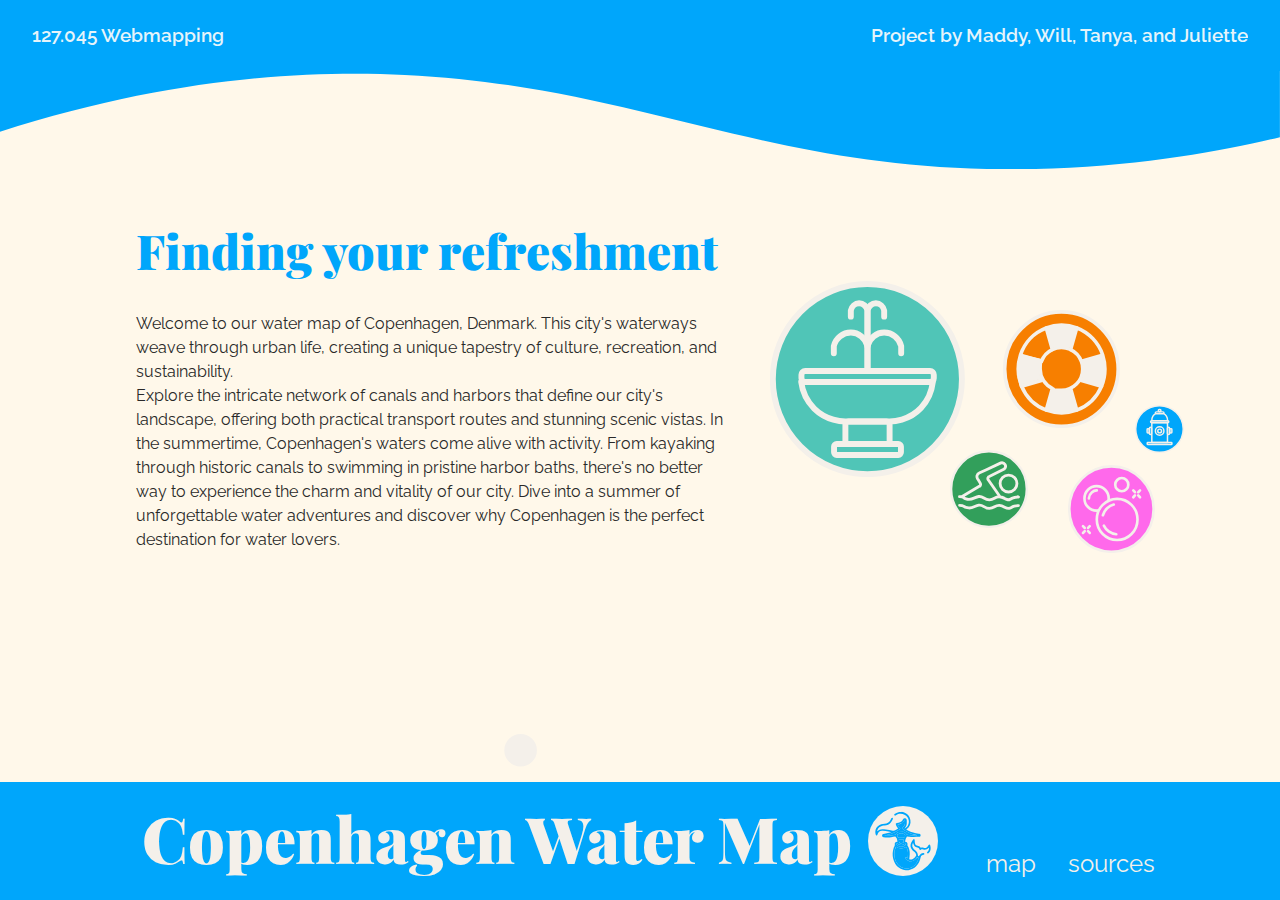
==== commit 50b3ab55: "does this work?" ====
--- a/index.html
+++ b/index.html
@@ -48,6 +48,10 @@
                         <h4 class="col-xs-12 col-sm-6 start-xs end-sm t-on-blue ">Project by Maddy, Will, Tanya, and Juliette</h4>
                  </section>
             </div>
+        </div>
+
+        <div class="beach-ball-container">
+            <img id="beach-ball" class="beach-ball" src="images/beachball.svg" alt="Beach Ball">
         </div>
 
         <svg id="Layer_1" xmlns="http://www.w3.org/2000/svg" viewBox="0 0 1221.08 93.75" preserveAspectRatio="xMidyMin">
--- a/css/style.css
+++ b/css/style.css
@@ -140,6 +140,20 @@
         cursor: url('waterdrop.svg'), auto;
     }
 
+    .beach-ball {
+        position: fixed;
+        top: 730px;
+        margin-left: 500px;
+        margin-right: 50px;
+        animation: bounce 3s infinite;
+        width: 40px;
+        height: auto;
+    }
+    @keyframes bounce {
+        0%, 100% { transform: translateY(0); }
+        50% { transform: translateY(-600px); } 
+    }
+
     /* Hello! REM in font sizing means whatever the HTML is set to so 1rem= 14px and an em is based on the parent container
         https://www.digitalocean.com/community/tutorials/css-rem-vs-em-units */
 
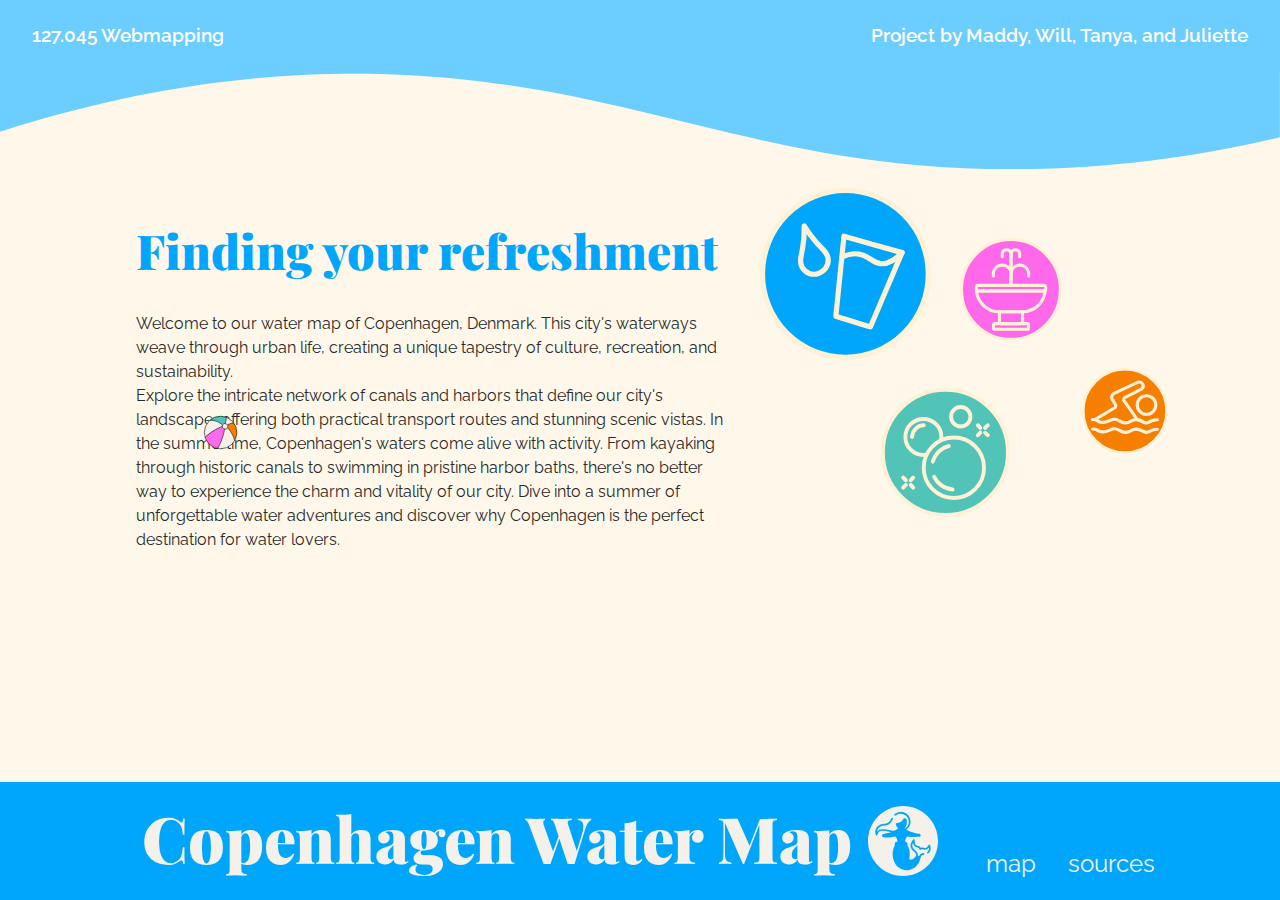
==== commit 7d549c10: "Pointer, fixed interactions, fixed legend" ====
--- a/index.html
+++ b/index.html
@@ -50,9 +50,11 @@
             </div>
         </div>
 
-        <div class="beach-ball-container">
+        <!-- <div class="beach-ball-container">
             <img id="beach-ball" class="beach-ball" src="images/beachball.svg" alt="Beach Ball">
-        </div>
+        </div> -->
+
+        <img src="images/beachball.svg" alt="Beach Ball" class="beach-ball" id="beach-ball">
 
         <svg id="Layer_1" xmlns="http://www.w3.org/2000/svg" viewBox="0 0 1221.08 93.75" preserveAspectRatio="xMidyMin">
             <path class="cls-1" d="M0,58C165.54,4.72,298.04-.52,386.17,3.76c233.85,11.36,355.87,98.85,617.94,89.26,94.26-3.45,170.25-18.59,216.97-29.84V0H0v58Z"/>
@@ -73,24 +75,52 @@
                         vitality of our city. Dive into a summer of unforgettable water adventures and discover 
                         why Copenhagen is the perfect destination for water lovers. </p>
                 </div>
-                <div class="col-md-5 col-sm-4 middle-sm desktop-only">
-                    <!-- change these to our svgs to make them clickable -->
-                    <div class="flip-container">
-                        <img class="flipping-item-front fountain" src="images/fountain.svg"  alt="fountain-clickable" ></img>
+
+                <div class="col-md-5 col-sm-4 desktop-only">
+                    <!-- Drink -->
+                    <div class="flip-container hydrant">
+                        <div class="flipping-item flipping-item-front">
+                            <img class=" front" src="images/hydrant.svg" alt="bath-clickable">
+                        </div>
+                        <div class="flipping-item flipping-item-back">
+                            <img class="back" src="images/hydrant-back.svg" alt="another-image">
+                        </div>
                     </div>
-                    <div class="flip-container">
-                        <img class="flipping-item-front bath" src="images/bath.svg"  alt="fountain-clickable" ></img>
+
+                    <!-- Bade -->
+                    <div class="flip-container bath ">
+                        <div class="flipping-item flipping-item-front">
+                            <img class="front" src="images/bath.svg" alt="bath-clickable">
+                        </div>
+                        <div class="flipping-item flipping-item-back">
+                            <img class="back" src="images/bath-back.svg" alt="another-image">
+                        </div>
                     </div>
-                    <div class="flip-container">
-                        <img class="flipping-item-front hydrant" src="images/hydrant.svg"  alt="fountain-clickable" ></img>
+
+                    <!-- Fountain -->
+                    <div class="flip-container fountain ">
+                        <div class="flipping-item flipping-item-front">
+                            <img class="front" src="images/fountain.svg" alt="fountain-clickable">
+                        </div>
+                        <div class="flipping-item flipping-item-back">
+                            <img class="back" src="images/fountain-back.svg" alt="another-image">
+                        </div>
                     </div>
-                    <div class="flip-container">
-                        <img class="flipping-item-front pool" src="images/pool.svg"  alt="fountain-clickable" ></img>
+                
+                    
+
+                    <!-- Swim hall -->
+                    <div class="flip-container swim ">
+                        <div class="flipping-item flipping-item-front">
+                            <img class="front" src="images/swim.svg" alt="bath-clickable">
+                        </div>
+                        <div class="flipping-item flipping-item-back">
+                            <img class="back" src="images/swim-back.svg" alt="another-image">
+                        </div>
                     </div>
-                    <div class="flip-container">
-                        <img class="flipping-item-front swim" src="images/swim.svg"  alt="fountain-clickable" ></img>
-                    </div>
+
                 </div>
+                
             </section>
         </div>
                     
@@ -112,6 +142,7 @@
             </div>
 
         </footer>
+        <script src="script/bouncingBall.js"></script>
     </body>
 </html>
 
--- a/css/style.css
+++ b/css/style.css
@@ -88,6 +88,7 @@
         --col-text: #292929;
 
         --col-prim: #00A6FB;
+        --col-p-light: #6cceff;
         --col-sec: #F4F0EA;
         --col-accent: #C8102E;
 
@@ -97,6 +98,19 @@
         --col-link: cyan; 
 
     }
+
+
+  /* CURSOR-------------------------------------------------*/
+    html,body{
+        cursor: url(../images/waterdrop.png) 10 10, pointer;
+        cursor: url(../images/waterdrop.png) 10 10, pointer;
+        cursor: -webkit-image-set(url(../images/waterdrop.png) 1x, url(../images/waterdrop@2x.png) 2x) 0 0, pointer;
+        }
+        a{
+            cursor: url(../images/click-waterdrop.png) 10 10, pointer;
+            cursor: url(../images/click-waterdrop.png) 10 10, pointer;
+            cursor: -webkit-image-set(url(../images/click-waterdrop.png) 1x, url(../images/click-waterdrop@2x.png) 2x) 0 0, pointer;
+        }
 
 /* ******   MOBILE   ********________________________________________________________________ */
 /* BASICS-------------------------------------------------*/
@@ -133,25 +147,22 @@
         font-family: var(--body-font);
         font-size: 16px;
         background-color: #fff8ea;
+        scroll-behavior: smooth;
     }
     body{
         margin: 0;
         padding: 0;
-        cursor: url('waterdrop.svg'), auto;
     }
 
     .beach-ball {
         position: fixed;
-        top: 730px;
-        margin-left: 500px;
-        margin-right: 50px;
-        animation: bounce 3s infinite;
+        top: 0;
+        left: 200px;
         width: 40px;
         height: auto;
-    }
-    @keyframes bounce {
-        0%, 100% { transform: translateY(0); }
-        50% { transform: translateY(-600px); } 
+        z-index: 10;
+        /* transform: translateX(-50%); */
+        cursor: pointer; /* Change cursor to pointer to indicate it's interactive */
     }
 
     /* Hello! REM in font sizing means whatever the HTML is set to so 1rem= 14px and an em is based on the parent container
@@ -201,7 +212,6 @@
     }
     h4{
         font-weight: 600;
-        opacity: 90%;
         font-family: var(--body-font);
         font-size: 1.2rem;
         
@@ -211,9 +221,9 @@
         padding: 1rem 0;
     }
 
-    .cls-1{fill:var(--col-prim);stroke-width:0px;}
+    .cls-1{fill:var(--col-p-light);stroke-width:0px;}
     .blueback{
-        background-color: var(--col-prim);
+        background-color: var(--col-p-light);
     }
     .t-on-blue{
         color: var(--col-back);
@@ -221,74 +231,81 @@
     }
 
     .flip-container{
-        perspective: 1000px;
+        /* perspective: 1000px; */
         width: fit-content;
-        display: inline-block;
+        /* display: inline-block; */
+        top: 0; /* Align to the top */
+        left: 0; /* Align to the left */
+        width: 100%; /* Ensure they cover the entire container */
+        /* width: fit-content; */
+        /* display: inline-block; */
     }
 
     .flipping-item-front, .flipping-item-back {
         transition: transform 0.5s;
         transform-style: preserve-3d;
-    }
-
-    .flipping-container-front {
+        position: absolute; /* Stack items absolutely within the container */
+        top: 0; /* Align to the top */
+        left: 0; /* Align to the left */
+        width: 100%; /* Ensure they cover the entire container */
+        height: 100%; /* Ensure they cover the entire container */   
+    }
+    .flipping-item-front{
+        opacity: 1;
         z-index: 2;
         transform: rotateY(0deg);
     }
-      
+
+      .flipping-item-back {
+        transform: rotateY(180deg);
+        opacity: 0; 
+    }
+
+    .flip-container:hover .flipping-item-front {
+        transform: rotateY(180deg);
+        opacity: 0;
+        pointer-events: none;
+    }
       .flipping-container-back {
         transform: rotateY(180deg);
     }
-    .flip-container:hover .flipping-item-front {
-        transform: rotateY(180deg);
-    }
 
     .flip-container:hover .flipping-item-back {
         transform: rotateY(360deg);
-    }
-
+        display: block;
+        opacity: 1; 
+        z-index: 1; 
+    }
+    
     .fountain{
+        width: 120%;
+        height: fit-content;
+        position: relative;
+        top: 50px;
+        left: -100px;
+    }
+
+    .bath{
+        width: 150%;
+        height: fit-content;
+        position: relative;
+        top: 200px;
+        left: -50px;
+    }
+
+    .hydrant{
         width: 200%;
         height: fit-content;
         position: relative;
-        top: 10px;
-        left: 10px;
-    }
-
-    .bath{
-        width: 90%;
-        height: fit-content;
+        top: 0;
+        left: 0;
+    }
+    .swim{
+        width: 100%;
         position: relative;
-        top: 140px;
-        left: 210px;
-    }
-
-    .hydrant{
-        width: 50%;
-        height: fit-content;
-        position: relative;
-        top: 60px;
-        left: 180px;
-    }
-
-    .pool{
-        width:120%;
-        position: relative;
-        top: 0px;
-        left: -50px;
-    }
-
-    .swim{
-        width: 80%;
-        position: relative;
-        top: 120px;
-        left: -200px;
-
-    
-    }
-
-
-
+        top: 180px;
+        left: -80px;
+    }
 
 
 /* HEADER/ NAV-------------------------------------------------*/
@@ -311,6 +328,7 @@
         margin-left: auto;
         margin-right: auto;
         padding: .5rem;
+        z-index: 4;
     }
     nav a img{
         padding: .2rem;
@@ -476,17 +494,4 @@
 
 
 
-}
-
-
-
-
-/* THE GRAVEYARD 
-
-
-.homebutton{
-    text-align: center;
-} 
-
-
-*/+}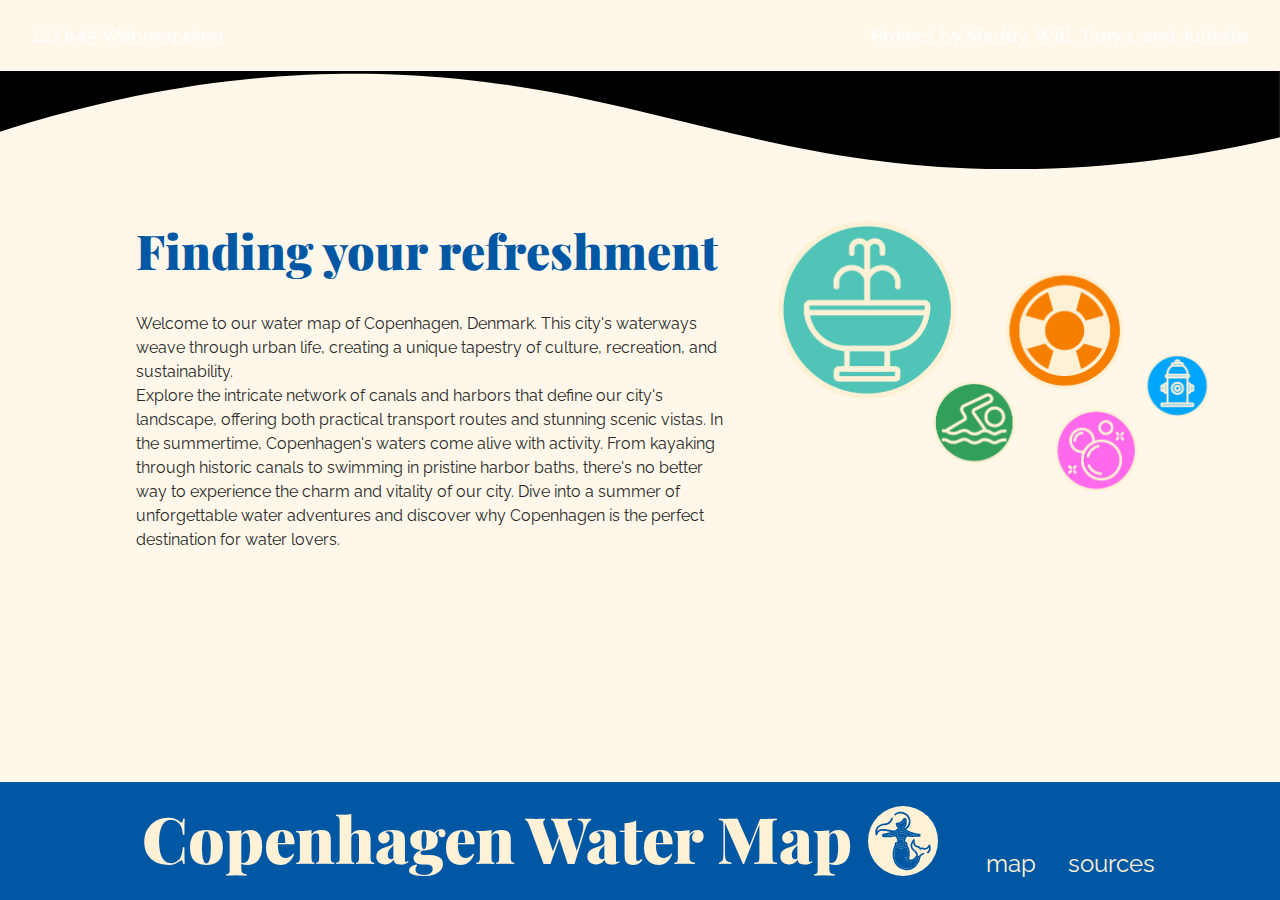
==== commit 96b92ffd: "Merge branch 'main' of https://github.com/julieb3/waternetwork-cph" ====
--- a/index.html
+++ b/index.html
@@ -50,12 +50,6 @@
             </div>
         </div>
 
-        <!-- <div class="beach-ball-container">
-            <img id="beach-ball" class="beach-ball" src="images/beachball.svg" alt="Beach Ball">
-        </div> -->
-
-        <img src="images/beachball.svg" alt="Beach Ball" class="beach-ball" id="beach-ball">
-
         <svg id="Layer_1" xmlns="http://www.w3.org/2000/svg" viewBox="0 0 1221.08 93.75" preserveAspectRatio="xMidyMin">
             <path class="cls-1" d="M0,58C165.54,4.72,298.04-.52,386.17,3.76c233.85,11.36,355.87,98.85,617.94,89.26,94.26-3.45,170.25-18.59,216.97-29.84V0H0v58Z"/>
         </svg>
@@ -75,50 +69,8 @@
                         vitality of our city. Dive into a summer of unforgettable water adventures and discover 
                         why Copenhagen is the perfect destination for water lovers. </p>
                 </div>
-
-                <div class="col-md-5 col-sm-4 desktop-only">
-                    <!-- Drink -->
-                    <div class="flip-container hydrant">
-                        <div class="flipping-item flipping-item-front">
-                            <img class=" front" src="images/hydrant.svg" alt="bath-clickable">
-                        </div>
-                        <div class="flipping-item flipping-item-back">
-                            <img class="back" src="images/hydrant-back.svg" alt="another-image">
-                        </div>
-                    </div>
-
-                    <!-- Bade -->
-                    <div class="flip-container bath ">
-                        <div class="flipping-item flipping-item-front">
-                            <img class="front" src="images/bath.svg" alt="bath-clickable">
-                        </div>
-                        <div class="flipping-item flipping-item-back">
-                            <img class="back" src="images/bath-back.svg" alt="another-image">
-                        </div>
-                    </div>
-
-                    <!-- Fountain -->
-                    <div class="flip-container fountain ">
-                        <div class="flipping-item flipping-item-front">
-                            <img class="front" src="images/fountain.svg" alt="fountain-clickable">
-                        </div>
-                        <div class="flipping-item flipping-item-back">
-                            <img class="back" src="images/fountain-back.svg" alt="another-image">
-                        </div>
-                    </div>
-                
-                    
-
-                    <!-- Swim hall -->
-                    <div class="flip-container swim ">
-                        <div class="flipping-item flipping-item-front">
-                            <img class="front" src="images/swim.svg" alt="bath-clickable">
-                        </div>
-                        <div class="flipping-item flipping-item-back">
-                            <img class="back" src="images/swim-back.svg" alt="another-image">
-                        </div>
-                    </div>
-
+                <div class="col-md-5 col-sm-4 middle-sm desktop-only">
+                    <img class="my-hero-pic" src="images/my-hero-pic.png" srcset="images/my-hero-pic@2x.png" alt="Bubble icons of different water activities such as drinking fountains or swimming" >
                 </div>
                 
             </section>
--- a/css/style.css
+++ b/css/style.css
@@ -87,9 +87,8 @@
         --col-back: #FFFDFA;
         --col-text: #292929;
 
-        --col-prim: #00A6FB;
-        --col-p-light: #6cceff;
-        --col-sec: #F4F0EA;
+        --col-prim: #0057A3;
+        --col-sec: #FFF1D6;
         --col-accent: #C8102E;
 
         --hov-opac: 60%;
@@ -152,6 +151,21 @@
     body{
         margin: 0;
         padding: 0;
+        cursor: url('waterdrop.svg'), auto;
+    }
+
+    .beach-ball {
+        position: fixed;
+        top: 730px;
+        margin-left: 500px;
+        margin-right: 50px;
+        animation: bounce 3s infinite;
+        width: 40px;
+        height: auto;
+    }
+    @keyframes bounce {
+        0%, 100% { transform: translateY(0); }
+        50% { transform: translateY(-600px); } 
     }
 
     .beach-ball {
@@ -229,84 +243,10 @@
         color: var(--col-back);
         margin: 10px 0;
     }
-
-    .flip-container{
-        /* perspective: 1000px; */
-        width: fit-content;
-        /* display: inline-block; */
-        top: 0; /* Align to the top */
-        left: 0; /* Align to the left */
-        width: 100%; /* Ensure they cover the entire container */
-        /* width: fit-content; */
-        /* display: inline-block; */
-    }
-
-    .flipping-item-front, .flipping-item-back {
-        transition: transform 0.5s;
-        transform-style: preserve-3d;
-        position: absolute; /* Stack items absolutely within the container */
-        top: 0; /* Align to the top */
-        left: 0; /* Align to the left */
-        width: 100%; /* Ensure they cover the entire container */
-        height: 100%; /* Ensure they cover the entire container */   
-    }
-    .flipping-item-front{
-        opacity: 1;
-        z-index: 2;
-        transform: rotateY(0deg);
-    }
-
-      .flipping-item-back {
-        transform: rotateY(180deg);
-        opacity: 0; 
-    }
-
-    .flip-container:hover .flipping-item-front {
-        transform: rotateY(180deg);
-        opacity: 0;
-        pointer-events: none;
-    }
-      .flipping-container-back {
-        transform: rotateY(180deg);
-    }
-
-    .flip-container:hover .flipping-item-back {
-        transform: rotateY(360deg);
-        display: block;
-        opacity: 1; 
-        z-index: 1; 
-    }
-    
-    .fountain{
-        width: 120%;
+    .my-hero-pic{
+        width: 100%;
         height: fit-content;
-        position: relative;
-        top: 50px;
-        left: -100px;
-    }
-
-    .bath{
-        width: 150%;
-        height: fit-content;
-        position: relative;
-        top: 200px;
-        left: -50px;
-    }
-
-    .hydrant{
-        width: 200%;
-        height: fit-content;
-        position: relative;
-        top: 0;
-        left: 0;
-    }
-    .swim{
-        width: 100%;
-        position: relative;
-        top: 180px;
-        left: -80px;
-    }
-
+    }
 
 /* HEADER/ NAV-------------------------------------------------*/
 /* If you dont like colours we can change- this is just a temporary setup! */
